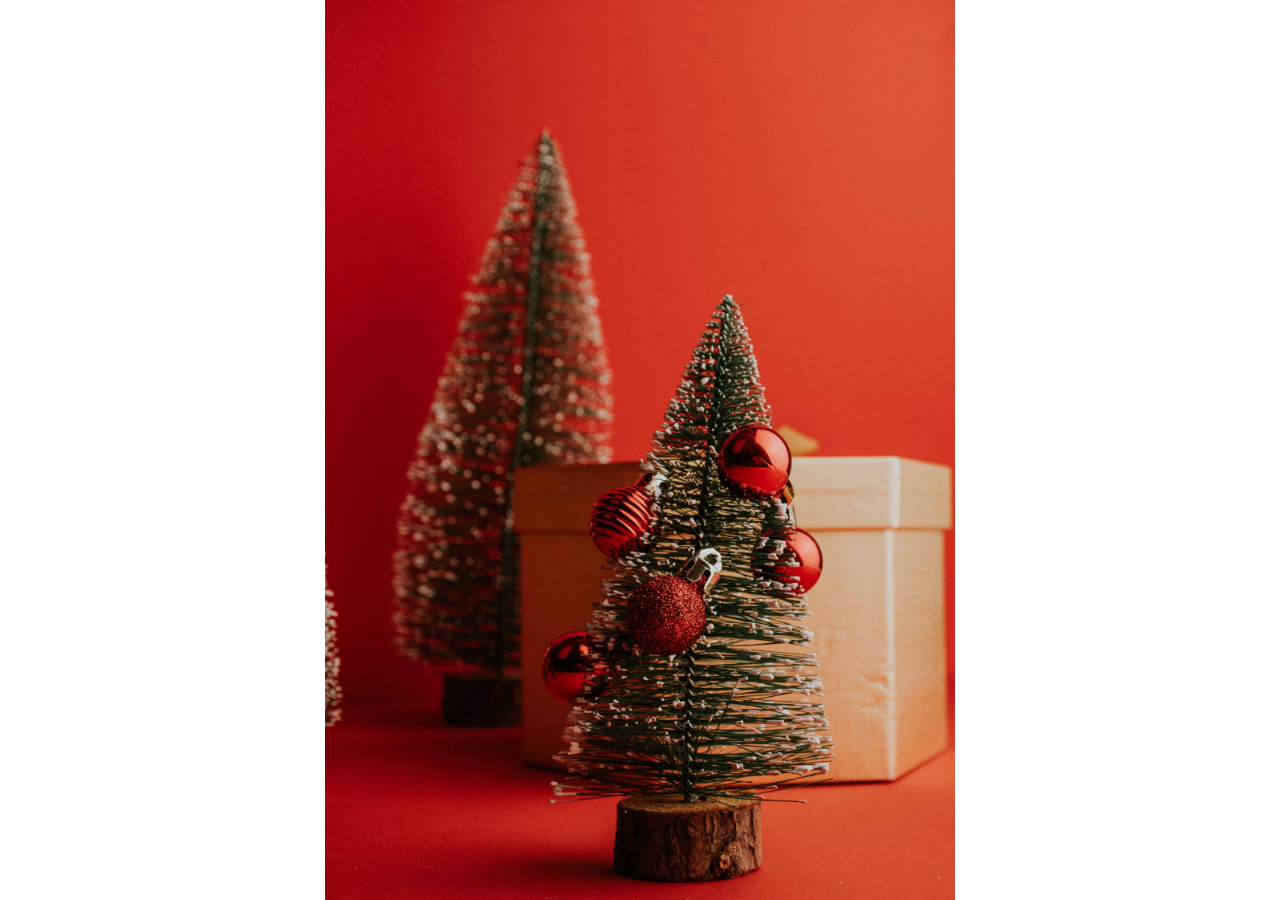
==== index.html @ c3fc7298 "cc" ====
<!DOCTYPE html>
<html lang="es">
<head>
    <link rel="stylesheet" href="./navidad.css">
    <meta charset="UTF-8">
    <meta http-equiv="X-UA-Compatible" content="IE=edge">
    <meta name="viewport" content="width=device-width, initial-scale=1.0">
    <title>Document</title>
</head>
<body>
    <img src="./navidad.jpg">
    <div>

            <p>Te deseamos</p>
            <p>Una feliz Navidad</p>
            <p>Jose Antonio</p>
    </div>

</body>
</html>
---- navidad.css ----
/* 
Tarjeta navideña digital
navidad css
 */

 * {
    margin: 0;
    padding: 0;
    box-sizing: border-box;
}

body {
    width: 100vw;
    height: 100vh;
    overflow: hidden;
}

img {
    position:absolute;
    top:0;
    left:0;    
    width:100%;
    height:100%;
    object-fit: cover;
    object-position: 60% 10%;
    /* para suavizar los efectos */
    transition: all 1.5s ease;
    -webkit-transition: all 1.5s ease;
    z-index:0;
}

div {
    position:absolute;
    bottom: 30%;
    left:0%;
    width: 100%;
    height: 100%;
    opacity:0;
    display:flex;
    flex-direction:column;
    align-items:center;
    justify-content:center;
    /* para suavizar los efectos */
    transition: all 1.5s ease;
    -webkit-transition: all 1.5s ease;
    background-color:transparent;
    z-index:1;
}

p {
    text-align:center;
    /* para suavizar los efectos */
    transition: all 1.5s ease;
    -webkit-transition: all 1.5s ease;
    background-color:transparent;
    color:red;
    text-shadow:1px 1px goldenrod;
    font-size:calc(1.2em + 1vw + 1vh);
    font-weight:bold;
    z-index:2;
}

p:nth-child(3) {
    color:green;
    font-style:italic;
}

div:active, div:hover {
    opacity:1;
    background-color:rgba(255,255,255,0.15);
    
}


@media all and (orientation:landscape){
    img, div {
        width:70vh;
        margin-left:calc(50vw - 35vh);
    }
}
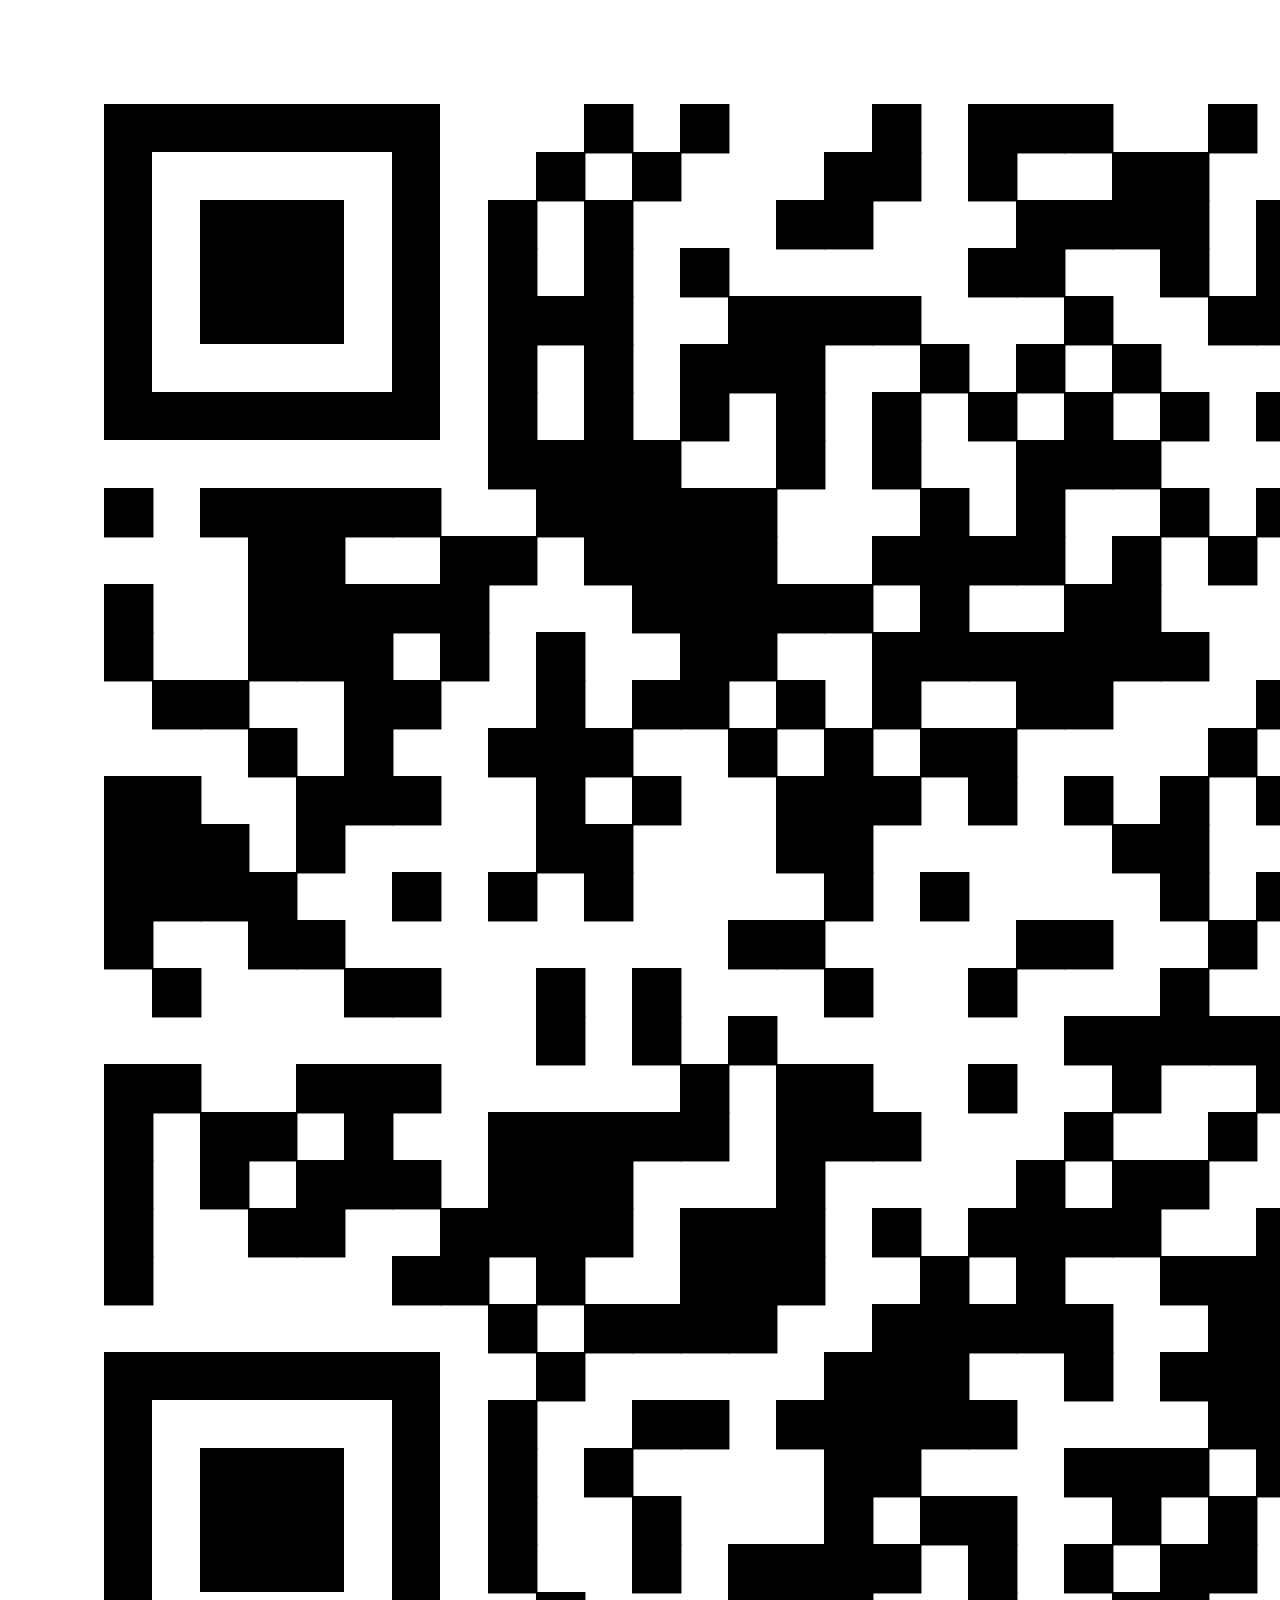
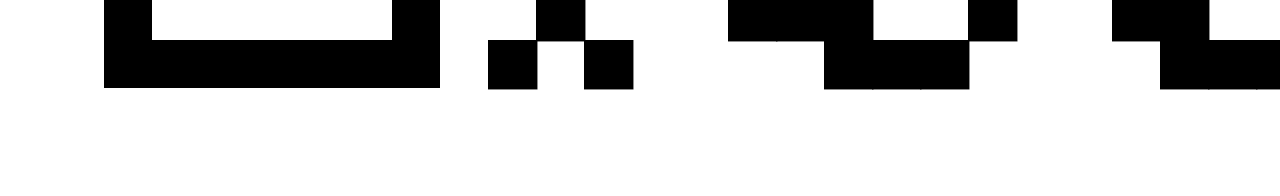
==== commit 1e4850c6: "cc" ====
--- a/index.html
+++ b/index.html
@@ -1,20 +1,13 @@
 <!DOCTYPE html>
 <html lang="es">
 <head>
-    <link rel="stylesheet" href="./navidad.css">
     <meta charset="UTF-8">
     <meta http-equiv="X-UA-Compatible" content="IE=edge">
     <meta name="viewport" content="width=device-width, initial-scale=1.0">
     <title>Document</title>
 </head>
 <body>
-    <img src="./navidad.jpg">
-    <div>
-
-            <p>Te deseamos</p>
-            <p>Una feliz Navidad</p>
-            <p>Jose Antonio</p>
-    </div>
+    <img src="./qr.png">
 
 </body>
 </html>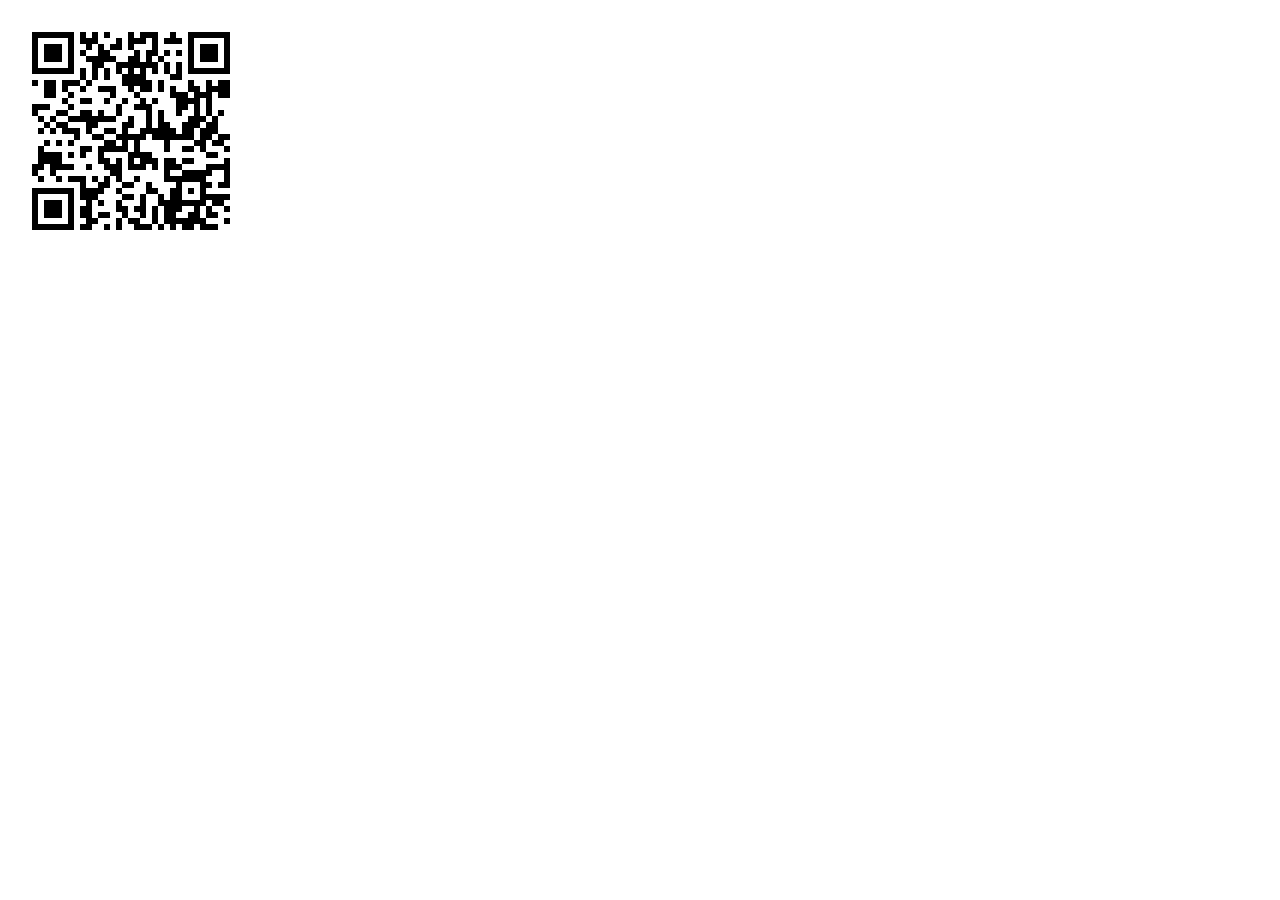
==== commit 939c2b25: "cc" ====
--- a/index.html
+++ b/index.html
@@ -4,7 +4,7 @@
     <meta charset="UTF-8">
     <meta http-equiv="X-UA-Compatible" content="IE=edge">
     <meta name="viewport" content="width=device-width, initial-scale=1.0">
-    <title>Document</title>
+    <title>qr</title>
 </head>
 <body>
     <img src="./qr.png">
